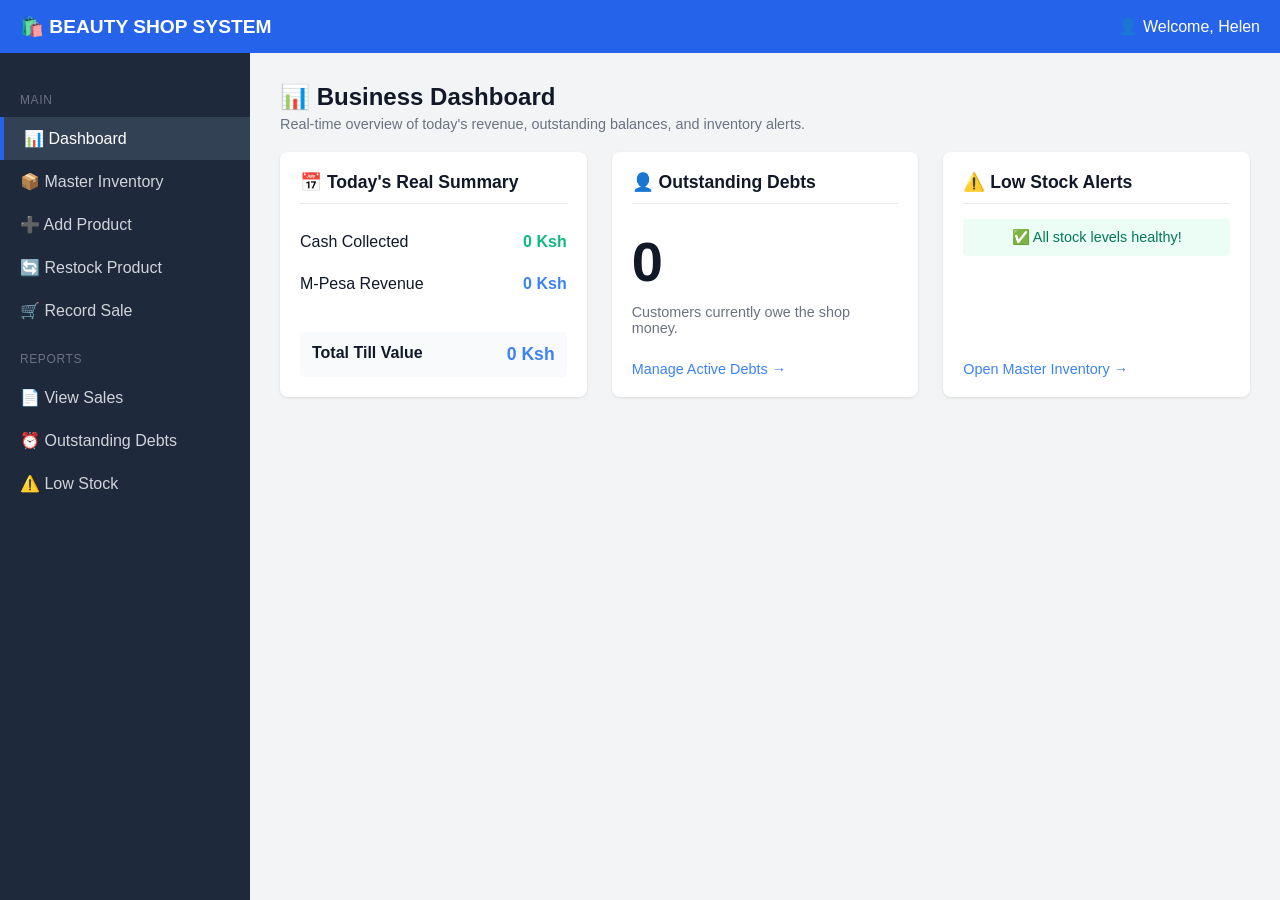
==== dashboard.html @ 5a1556fc "Initial commit" ====
<!DOCTYPE html>
<html lang="en">
<head>
    <meta charset="UTF-8">
    <meta name="viewport" content="width=device-width, initial-scale=1.0">
    <title>Beauty Shop System - Dashboard</title>
    <link rel="stylesheet" href="style.css">
    <style>
        /* Small helper class for empty or healthy alert states */
        .healthy-state {
            color: #047857;
            background-color: #ecfdf5;
            padding: 10px;
            border-radius: 4px;
            text-align: center;
            font-size: 0.9rem;
            font-weight: 500;
        }
        .huge-number {
            font-size: 3.5rem;
            font-weight: bold;
            color: var(--text-dark);
            margin: 10px 0;
        }
    </style>
</head>
<body>

    <header class="topbar">
        <h1>🛍️ BEAUTY SHOP SYSTEM</h1>
        <div>👤 Welcome, Helen</div>
    </header>

    <div class="app-container">
        <aside class="sidebar">
            <div class="sidebar-category">Main</div>
            <a href="dashboard.html" class="active">📊 Dashboard</a>
            <a href="inventory.html">📦 Master Inventory</a>
            <a href="add_product.html">➕ Add Product</a>
            <a href="restock_product.html">🔄 Restock Product</a>
            <a href="index.html">🛒 Record Sale</a>

            <div class="sidebar-category">Reports</div>
            <a href="view_sales.html">📄 View Sales</a>
            <a href="debts.html">⏰ Outstanding Debts</a>
            <a href="low_stock.html">⚠️ Low Stock</a>
        </aside>

        <main class="main-content">
            <div class="header-title">
                <h2>📊 Business Dashboard</h2>
                <p>Real-time overview of today's revenue, outstanding balances, and inventory alerts.</p>
            </div>

            <div class="dashboard-metrics-grid">
                
                <div class="card">
                    <h3>📅 Today's Real Summary</h3>
                    <div style="display: flex; justify-content: space-between; margin-bottom: 10px;">
                        <span>Cash Collected</span>
                        <span style="color: #10b981; font-weight: bold;">0 Ksh</span>
                    </div>
                    <div style="display: flex; justify-content: space-between; margin-bottom: 10px;">
                        <span>M-Pesa Revenue</span>
                        <span style="color: #3b82f6; font-weight: bold;">0 Ksh</span>
                    </div>
                    <div style="display: flex; justify-content: space-between; font-weight: bold; background: #f9fafb; padding: 12px; margin-top: 15px; border-radius: 4px;">
                        <span>Total Till Value</span>
                        <span style="color: #3b82f6; font-size: 1.1rem;">0 Ksh</span>
                    </div>
                </div>

                <div class="card">
                    <h3>👤 Outstanding Debts</h3>
                    <div class="huge-number" id="debtCountDisplay">0</div>
                    <p style="color: #6b7280; font-size: 0.9rem; margin-bottom: 25px;">Customers currently owe the shop money.</p>
                    <a href="debts.html" style="color: #3b82f6; text-decoration: none; font-size: 0.9rem; font-weight: 500;">Manage Active Debts →</a>
                </div>

                <div class="card">
                    <h3>⚠️ Low Stock Alerts</h3>
                    <div id="lowStockContainer" style="display: flex; flex-direction: column; gap: 10px; margin-bottom: 15px;">
                        </div>
                    <a href="low_stock.html" style="display: block; margin-top: auto; color: #3b82f6; text-decoration: none; font-size: 0.9rem; font-weight: 500;">Open Master Inventory →</a>
                </div>

            </div>
        </main>
    </div>

    <script>
function calculateDashboardMetrics() {
    // 1. Calculate Active Debts count
    const activeDebts = JSON.parse(localStorage.getItem('beauty_debts')) || [];
    document.getElementById('debtCountDisplay').textContent = activeDebts.length;

    // 2. Calculate Low Stock Items list
    const inventory = JSON.parse(localStorage.getItem('beauty_inventory')) || [];
    const lowStockContainer = document.getElementById('lowStockContainer');
    const lowStockItems = inventory.filter(product => product.stock <= product.alertLevel);
    
    lowStockContainer.innerHTML = '';
    if (lowStockItems.length === 0) {
        lowStockContainer.innerHTML = `<div class="healthy-state">✅ All stock levels healthy!</div>`;
    } else {
        lowStockItems.forEach(product => {
            const itemRow = document.createElement('div');
            itemRow.style.cssText = "display: flex; justify-content: space-between; align-items: center; padding: 6px 0; border-bottom: 1px dashed #e5e7eb;";
            itemRow.innerHTML = `
                <span>${product.name} <small style="color: #6b7280;">(${product.brand})</small></span>
                <span style="color: #ef4444; font-weight: bold; background-color: #fee2e2; padding: 2px 8px; border-radius: 12px; font-size: 0.85rem;">
                    ${product.stock} left
                </span>
            `;
            lowStockContainer.appendChild(itemRow);
        });
    }

    // 3. DYNAMIC REVENUE CALCULATION ENGINE
    const salesLedger = JSON.parse(localStorage.getItem('beauty_sales')) || [];
    const todayString = new Date().toLocaleDateString();

    let todayCashSum = 0;
    let todayMpesaSum = 0;

    // Filter and aggregate records matching exactly today's operational date string
    salesLedger.forEach(sale => {
        if (sale.date === todayString) {
            // Catch cash, initial debt deposits, and later debt collections
            if (sale.method === 'cash' || sale.method === 'debt-deposit' || sale.method === 'debt-collection') {
                todayCashSum += sale.amount;
            } else if (sale.method === 'mpesa') {
                todayMpesaSum += sale.amount;
            }
        }
    });

    const totalCalculatedDayRevenue = todayCashSum + todayMpesaSum;

    // Direct DOM injection replacement to wipe out hardcoded mock numbers
    const summaryCard = document.querySelector('.dashboard-metrics-grid .card');
    summaryCard.innerHTML = `
        <h3>📅 Today's Real Summary</h3>
        <div style="display: flex; justify-content: space-between; margin-bottom: 10px;">
            <span>Cash Collected</span>
            <span style="color: #10b981; font-weight: bold;">${todayCashSum.toLocaleString()} Ksh</span>
        </div>
        <div style="display: flex; justify-content: space-between; margin-bottom: 10px;">
            <span>M-Pesa Revenue</span>
            <span style="color: #3b82f6; font-weight: bold;">${todayMpesaSum.toLocaleString()} Ksh</span>
        </div>
        <div style="display: flex; justify-content: space-between; font-weight: bold; background: #f9fafb; padding: 12px; margin-top: 15px; border-radius: 4px;">
            <span>Total Till Value</span>
            <span style="color: #3b82f6; font-size: 1.1rem;">${totalCalculatedDayRevenue.toLocaleString()} Ksh</span>
        </div>
    `;
}

// Execute calculation layout mapping on initiation paint cycles
calculateDashboardMetrics();
    </script>
</body>
</html>
---- style.css ----
/* System Fonts & Reset */
:root {
    --primary-blue: #2563eb;
    --sidebar-dark: #1e293b;
    --bg-light: #f3f4f6;
    --text-dark: #111827;
    --text-muted: #6b7280;
    --border-color: #e5e7eb;
    --success-green: #22c55e;
    --warning-red: #ef4444;
}

* {
    box-sizing: border-box;
    margin: 0;
    padding: 0;
    font-family: -apple-system, BlinkMacSystemFont, "Segoe UI", Roboto, Helvetica, Arial, sans-serif;
}

body {
    background-color: var(--bg-light);
    color: var(--text-dark);
    display: flex;
    flex-direction: column;
    height: 100vh;
    overflow: hidden;
}

/* Top Navigation Bar */
.topbar {
    background-color: var(--primary-blue);
    color: white;
    padding: 15px 20px;
    display: flex;
    justify-content: space-between;
    align-items: center;
    z-index: 10;
}

.topbar h1 {
    font-size: 1.2rem;
    font-weight: 600;
}

/* Layout Setup */
.app-container {
    display: flex;
    flex: 1;
    overflow: hidden;
}

/* Sidebar */
.sidebar {
    width: 250px;
    background-color: var(--sidebar-dark);
    color: #9ca3af;
    display: flex;
    flex-direction: column;
    padding: 20px 0;
}

.sidebar-category {
    font-size: 0.75rem;
    text-transform: uppercase;
    letter-spacing: 0.05em;
    margin: 20px 20px 10px;
    color: #6b7280;
}

.sidebar a {
    color: #d1d5db;
    text-decoration: none;
    padding: 12px 20px;
    display: flex;
    align-items: center;
    gap: 10px;
    transition: background 0.2s;
}

.sidebar a:hover, .sidebar a.active {
    background-color: #334155;
    color: white;
    border-left: 4px solid var(--primary-blue);
}

/* Main Content Area */
.main-content {
    flex: 1;
    padding: 30px;
    overflow-y: auto;
}

.header-title {
    margin-bottom: 20px;
}

.header-title h2 {
    font-size: 1.5rem;
    display: flex;
    align-items: center;
    gap: 10px;
}

.header-title p {
    color: var(--text-muted);
    margin-top: 5px;
    font-size: 0.9rem;
}

/* Grid Layout */
/* Replace the old .dashboard-grid block with this: */
.content-container {
    max-width: 900px; /* Keeps the form perfectly sized and readable */
    margin: 0 auto;   /* Centers the workstation layout nicely */
}

/* Cards */
.card {
    background: white;
    border-radius: 8px;
    padding: 20px;
    box-shadow: 0 1px 3px rgba(0,0,0,0.1);
    margin-bottom: 20px;
}

.card h3 {
    font-size: 1.1rem;
    margin-bottom: 15px;
    display: flex;
    align-items: center;
    gap: 8px;
    border-bottom: 1px solid var(--border-color);
    padding-bottom: 10px;
}

/* Form Elements */
.form-grid {
    display: grid;
    grid-template-columns: 1fr 1fr;
    gap: 20px;
}

.form-group {
    display: flex;
    flex-direction: column;
    margin-bottom: 15px;
}

.form-group label {
    font-size: 0.9rem;
    font-weight: 500;
    margin-bottom: 8px;
}

.form-control {
    padding: 10px;
    border: 1px solid var(--border-color);
    border-radius: 6px;
    font-size: 0.95rem;
    background-color: #f9fafb;
}

.form-control:focus {
    outline: none;
    border-color: var(--primary-blue);
    background-color: white;
}

.help-text {
    font-size: 0.8rem;
    color: var(--text-muted);
    margin-top: 5px;
}

/* Payment Buttons */
.payment-methods {
    display: flex;
    gap: 10px;
}

.btn-payment {
    flex: 1;
    padding: 10px;
    border: 1px solid var(--border-color);
    background: #f3f4f6;
    border-radius: 6px;
    cursor: pointer;
    font-weight: 500;
    transition: all 0.2s;
}

.btn-payment.active[data-method="cash"] {
    background-color: var(--success-green);
    color: white;
    border-color: var(--success-green);
}

.btn-payment.active[data-method="mpesa"] {
    background-color: #00A859; /* Safaricom Green */
    color: white;
    border-color: #00A859;
}

.btn-payment.active[data-method="debt"] {
    background-color: #f59e0b;
    color: white;
    border-color: #f59e0b;
}

/* Alerts & Info Boxes */
.info-box {
    background-color: #eff6ff;
    border: 1px solid #bfdbfe;
    border-radius: 6px;
    padding: 15px;
    margin: 20px 0;
    font-size: 0.9rem;
    color: #1e3a8a;
}

/* Action Buttons */
.actions {
    display: flex;
    gap: 15px;
    margin-top: 20px;
}

.btn {
    flex: 1;
    padding: 12px;
    border: none;
    border-radius: 6px;
    font-size: 1rem;
    font-weight: 500;
    cursor: pointer;
}

.btn-secondary {
    background-color: #f3f4f6;
    color: #374151;
}

.btn-primary {
    background-color: var(--primary-blue);
    color: white;
}

/* Tables & Lists */
table {
    width: 100%;
    border-collapse: collapse;
    font-size: 0.9rem;
}

th, td {
    text-align: left;
    padding: 12px 8px;
    border-bottom: 1px solid var(--border-color);
}

th {
    color: var(--text-muted);
    font-weight: 500;
    background-color: #f9fafb;
}

.badge {
    padding: 4px 8px;
    border-radius: 4px;
    font-size: 0.8rem;
    font-weight: 500;
}

.badge-cash { background-color: #dcfce7; color: #166534; }
.badge-debt { background-color: #fef3c7; color: #92400e; }

.right-panel-item {
    display: flex;
    justify-content: space-between;
    padding: 10px 0;
    border-bottom: 1px solid var(--border-color);
    font-size: 0.9rem;
}

.right-panel-item:last-child {
    border-bottom: none;
}

.text-bold { font-weight: 600; }
.text-green { color: var(--success-green); }
.text-blue { color: var(--primary-blue); }
.text-red { color: var(--warning-red); }

.huge-number {
    font-size: 2rem;
    color: #ef4444;
    font-weight: bold;
    margin-bottom: 5px;
}

/* Dashboard Specific Layout Styles */
.dashboard-metrics-grid {
    display: grid;
    grid-template-columns: repeat(auto-fit, minmax(280px, 1fr));
    gap: 25px;
    margin-top: 10px;
}

/* Enhancing card spacing on the dashboard */
.dashboard-metrics-grid .card {
    display: flex;
    flex-direction: column;
    justify-content: space-between;
    min-height: 200px;
    margin-bottom: 0; /* Override bottom margin to let grid spacing manage it */
}
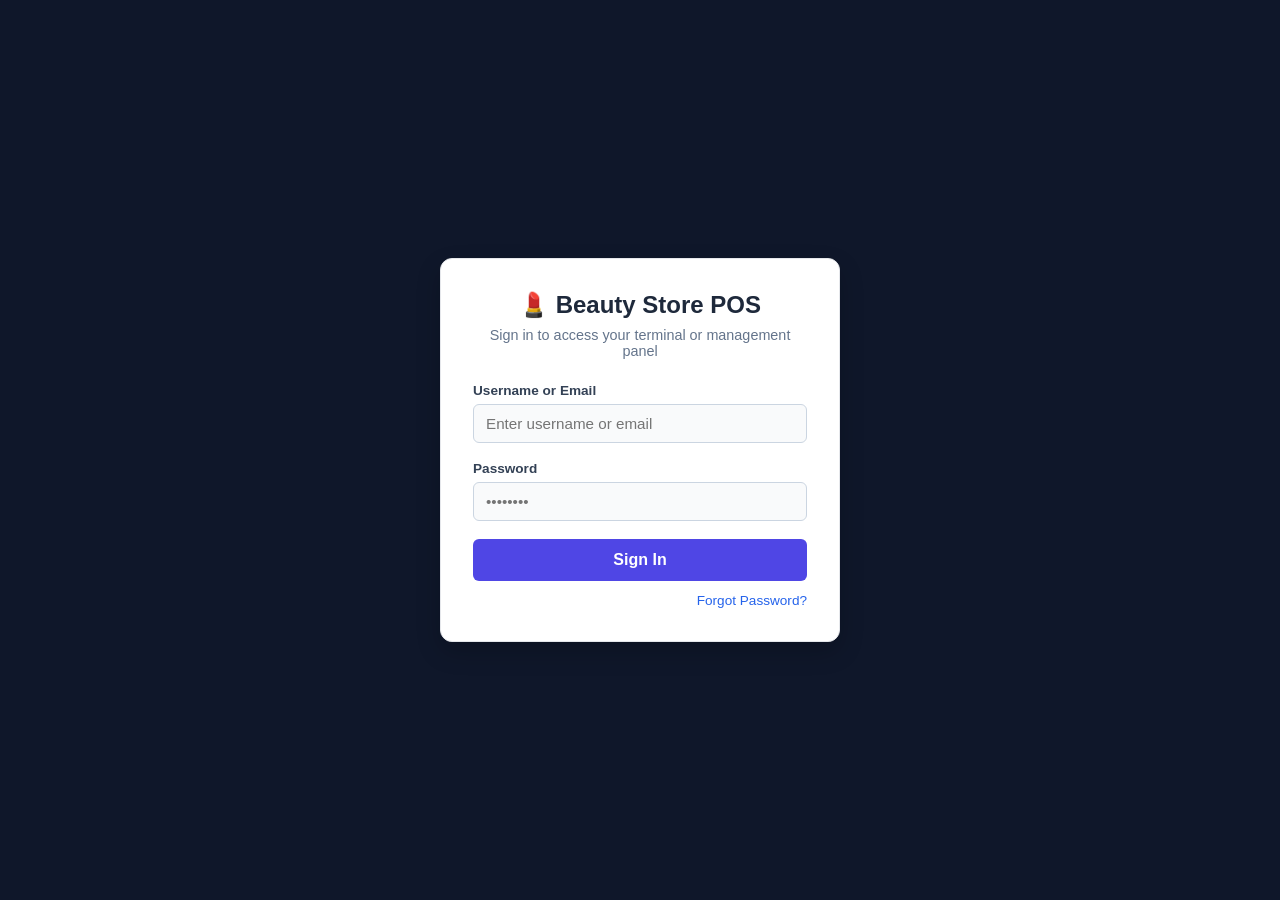
==== commit 2aa3dcc9: "Add password change and reset functionality" ====
--- a/dashboard.html
+++ b/dashboard.html
@@ -5,46 +5,35 @@
     <meta name="viewport" content="width=device-width, initial-scale=1.0">
     <title>Beauty Shop System - Dashboard</title>
     <link rel="stylesheet" href="style.css">
-    <style>
-        /* Small helper class for empty or healthy alert states */
-        .healthy-state {
-            color: #047857;
-            background-color: #ecfdf5;
-            padding: 10px;
-            border-radius: 4px;
-            text-align: center;
-            font-size: 0.9rem;
-            font-weight: 500;
-        }
-        .huge-number {
-            font-size: 3.5rem;
-            font-weight: bold;
-            color: var(--text-dark);
-            margin: 10px 0;
-        }
-    </style>
 </head>
 <body>
 
-    <header class="topbar">
-        <h1>🛍️ BEAUTY SHOP SYSTEM</h1>
-        <div>👤 Welcome, Helen</div>
-    </header>
-
+<header class="topbar">
+    <h1>Beauty Store POS</h1>
+    <div class="user-profile" style="display: flex; align-items: center; gap: 12px;">
+        <span id="nav-user-badge" class="role-badge">Loading...</span>
+        <button type="button" onclick="logoutUser()" class="btn-logout">
+            🚪 Logout
+        </button>
+    </div>
+</header>
     <div class="app-container">
         <aside class="sidebar">
-            <div class="sidebar-category">Main</div>
-            <a href="dashboard.html" class="active">📊 Dashboard</a>
-            <a href="inventory.html">📦 Master Inventory</a>
-            <a href="add_product.html">➕ Add Product</a>
-            <a href="restock_product.html">🔄 Restock Product</a>
-            <a href="index.html">🛒 Record Sale</a>
-
-            <div class="sidebar-category">Reports</div>
-            <a href="view_sales.html">📄 View Sales</a>
-            <a href="debts.html">⏰ Outstanding Debts</a>
-            <a href="low_stock.html">⚠️ Low Stock</a>
-        </aside>
+    <div class="sidebar-category">Main</div>
+    <a href="dashboard.html" class="admin-only">📊 Dashboard</a>
+
+    <a href="record_sale.html">🛒 Record Sale</a>
+    <a href="inventory.html">📦 Master Inventory</a>
+    <a href="add_product.html" class="admin-only">➕ Add Product</a>
+    <a href="restock_product.html" class="admin-only">🔄 Restock Product</a>
+
+    <div class="sidebar-category">Reports</div>
+    <a href="view_sales.html">📄 View Sales</a>
+    <a href="debts.html">⏰ Outstanding Debts</a>
+    <a href="low_stock.html">⚠️ Low Stock</a>
+    <a href="admin/users.html" class="admin-only">👥 User Management</a>
+    <a href="admin/reports.html" class="admin-only">📈 P&L Reports</a>
+</aside>
 
         <main class="main-content">
             <div class="header-title">
@@ -54,110 +43,190 @@
 
             <div class="dashboard-metrics-grid">
                 
-                <div class="card">
+                <!-- 1. TODAY'S REVENUE SUMMARY -->
+                <div class="card" id="summaryCard">
                     <h3>📅 Today's Real Summary</h3>
-                    <div style="display: flex; justify-content: space-between; margin-bottom: 10px;">
+                    <div class="summary-item">
                         <span>Cash Collected</span>
-                        <span style="color: #10b981; font-weight: bold;">0 Ksh</span>
-                    </div>
-                    <div style="display: flex; justify-content: space-between; margin-bottom: 10px;">
+                        <span id="cashDisplay" class="text-cash">0 Ksh</span>
+                    </div>
+                    <div class="summary-item">
                         <span>M-Pesa Revenue</span>
-                        <span style="color: #3b82f6; font-weight: bold;">0 Ksh</span>
-                    </div>
-                    <div style="display: flex; justify-content: space-between; font-weight: bold; background: #f9fafb; padding: 12px; margin-top: 15px; border-radius: 4px;">
+                        <span id="mpesaDisplay" class="text-mpesa">0 Ksh</span>
+                    </div>
+                    <div class="summary-item till-total">
                         <span>Total Till Value</span>
-                        <span style="color: #3b82f6; font-size: 1.1rem;">0 Ksh</span>
+                        <span id="tillDisplay" class="text-till">0 Ksh</span>
                     </div>
                 </div>
 
-                <div class="card">
+                <!-- 2. OUTSTANDING DEBTS CARD -->
+                <div class="card" id="debtsCard">
                     <h3>👤 Outstanding Debts</h3>
-                    <div class="huge-number" id="debtCountDisplay">0</div>
-                    <p style="color: #6b7280; font-size: 0.9rem; margin-bottom: 25px;">Customers currently owe the shop money.</p>
-                    <a href="debts.html" style="color: #3b82f6; text-decoration: none; font-size: 0.9rem; font-weight: 500;">Manage Active Debts →</a>
+                    <div class="huge-number" id="debtCountDisplay">0 Ksh</div>
+                    <p id="debtSubtitle" class="text-muted">(0 active debtor accounts)</p>
+                    <a href="debts.html" class="link-primary">Manage Active Debts →</a>
                 </div>
 
-                <div class="card">
+                <!-- 3. LOW STOCK ALERTS WIDGET -->
+                <div class="card" id="lowStockCard">
                     <h3>⚠️ Low Stock Alerts</h3>
-                    <div id="lowStockContainer" style="display: flex; flex-direction: column; gap: 10px; margin-bottom: 15px;">
-                        </div>
-                    <a href="low_stock.html" style="display: block; margin-top: auto; color: #3b82f6; text-decoration: none; font-size: 0.9rem; font-weight: 500;">Open Master Inventory →</a>
+                    <div id="lowStockContainer" class="low-stock-list">
+                        <div class="empty-state">Checking inventory levels...</div>
+                    </div>
+                    <a href="inventory.html" class="link-primary mt-auto">Open Master Inventory →</a>
                 </div>
 
             </div>
         </main>
     </div>
 
-    <script>
-function calculateDashboardMetrics() {
-    // 1. Calculate Active Debts count
-    const activeDebts = JSON.parse(localStorage.getItem('beauty_debts')) || [];
-    document.getElementById('debtCountDisplay').textContent = activeDebts.length;
-
-    // 2. Calculate Low Stock Items list
-    const inventory = JSON.parse(localStorage.getItem('beauty_inventory')) || [];
-    const lowStockContainer = document.getElementById('lowStockContainer');
-    const lowStockItems = inventory.filter(product => product.stock <= product.alertLevel);
-    
-    lowStockContainer.innerHTML = '';
-    if (lowStockItems.length === 0) {
-        lowStockContainer.innerHTML = `<div class="healthy-state">✅ All stock levels healthy!</div>`;
-    } else {
-        lowStockItems.forEach(product => {
-            const itemRow = document.createElement('div');
-            itemRow.style.cssText = "display: flex; justify-content: space-between; align-items: center; padding: 6px 0; border-bottom: 1px dashed #e5e7eb;";
-            itemRow.innerHTML = `
-                <span>${product.name} <small style="color: #6b7280;">(${product.brand})</small></span>
-                <span style="color: #ef4444; font-weight: bold; background-color: #fee2e2; padding: 2px 8px; border-radius: 12px; font-size: 0.85rem;">
-                    ${product.stock} left
-                </span>
-            `;
-            lowStockContainer.appendChild(itemRow);
-        });
+<script>
+    async function updateDashboard() {
+        try {
+            // Fetch live data from all backend endpoints
+            const [salesRes, debtsRes, productsRes] = await Promise.all([
+                fetch('/api/sales.php').catch(() => null),
+                fetch('/api/debts.php').catch(() => null),
+                fetch('/api/products.php').catch(() => null)
+            ]);
+
+            const salesRaw = salesRes && salesRes.ok ? await salesRes.json() : [];
+            const debtsRaw = debtsRes && debtsRes.ok ? await debtsRes.json() : [];
+            const productsRaw = productsRes && productsRes.ok ? await productsRes.json() : [];
+
+            const getArray = (data) => {
+                if (Array.isArray(data)) return data;
+                if (data && Array.isArray(data.sales)) return data.sales;
+                if (data && Array.isArray(data.debts)) return data.debts;
+                if (data && Array.isArray(data.products)) return data.products;
+                if (data && Array.isArray(data.data)) return data.data;
+                return [];
+            };
+
+            const sales = getArray(salesRaw);
+            const debts = getArray(debtsRaw);
+            const products = getArray(productsRaw);
+
+            // -------------------------------------------------------------
+            // 1. OUTSTANDING DEBTS SUMMARY
+            // -------------------------------------------------------------
+            let totalUnpaidDebtSum = 0;
+            debts.forEach(d => {
+                totalUnpaidDebtSum += parseFloat(d.amount ?? d.total_owed ?? 0);
+            });
+
+            const debtCountEl = document.getElementById('debtCountDisplay');
+            const debtSubtitleEl = document.getElementById('debtSubtitle');
+            if (debtCountEl) {
+                debtCountEl.textContent = `${totalUnpaidDebtSum.toLocaleString()} Ksh`;
+            }
+            if (debtSubtitleEl) {
+                debtSubtitleEl.textContent = `(${debts.length} active debtor account${debts.length === 1 ? '' : 's'})`;
+            }
+
+            // -------------------------------------------------------------
+            // 2. TODAY'S REAL CASH & M-PESA REVENUE
+            // -------------------------------------------------------------
+            let cashToday = 0;
+            let mpesaToday = 0;
+
+            // Format current local date as YYYY-MM-DD
+            const now = new Date();
+            const year = now.getFullYear();
+            const month = String(now.getMonth() + 1).padStart(2, '0');
+            const day = String(now.getDate()).padStart(2, '0');
+            const todayFormatted = `${year}-${month}-${day}`;
+
+            sales.forEach(s => {
+                const rawDate = s.created_at || s.date || s.sale_date || s.created_date || '';
+                const saleDateFormatted = String(rawDate).split('T')[0].split(' ')[0];
+                const isToday = !saleDateFormatted || saleDateFormatted === todayFormatted;
+
+                if (isToday) {
+                    const totalAmount = parseFloat(s.amount || s.price || s.total || 0) || 0;
+
+                    // Stringify full row object to catch 'mpesa' anywhere in row data or description
+                    const saleRecordString = JSON.stringify(s).toLowerCase();
+                    const isMpesa = saleRecordString.includes('mpesa') || saleRecordString.includes('m-pesa');
+
+                    const mainMethod = String(s.method || s.payment_method || '').toLowerCase();
+
+                    if (mainMethod === 'debt' || mainMethod === 'credit') {
+                        // Upfront deposit paid today on a credit purchase
+                        const depositPaid = parseFloat(s.deposit ?? s.paid_amount ?? s.amount_paid ?? 0) || 0;
+                        if (depositPaid > 0) {
+                            if (isMpesa) {
+                                mpesaToday += depositPaid;
+                            } else {
+                                cashToday += depositPaid;
+                            }
+                        }
+                    } else {
+                        // Regular sales and debt collections
+                        if (isMpesa) {
+                            mpesaToday += totalAmount;
+                        } else {
+                            cashToday += totalAmount;
+                        }
+                    }
+                }
+            });
+
+            const cashDisplayEl = document.getElementById('cashDisplay');
+            const mpesaDisplayEl = document.getElementById('mpesaDisplay');
+            const tillDisplayEl = document.getElementById('tillDisplay');
+
+            if (cashDisplayEl) cashDisplayEl.textContent = `${cashToday.toLocaleString()} Ksh`;
+            if (mpesaDisplayEl) mpesaDisplayEl.textContent = `${mpesaToday.toLocaleString()} Ksh`;
+            if (tillDisplayEl) tillDisplayEl.textContent = `${(cashToday + mpesaToday).toLocaleString()} Ksh`;
+
+            // -------------------------------------------------------------
+            // 3. LOW STOCK ALERTS
+            // -------------------------------------------------------------
+            const lowStockContainer = document.getElementById('lowStockContainer');
+            if (lowStockContainer) {
+                lowStockContainer.innerHTML = '';
+
+                if (!products || products.length === 0) {
+                    lowStockContainer.innerHTML = `
+                        <div class="empty-state">
+                            📦 No products in database.<br>
+                            <a href="add_product.html" class="link-primary">+ Add First Product →</a>
+                        </div>
+                    `;
+                } else {
+                    const lowStockItems = products.filter(p => {
+                        const qty = Number(p.stock ?? p.quantity ?? 0);
+                        const alertMin = Number(p.alert_level ?? p.alertLevel ?? 3);
+                        return qty <= alertMin;
+                    });
+
+                    if (lowStockItems.length === 0) {
+                        lowStockContainer.innerHTML = `<div class="healthy-state">✅ All stock levels healthy!</div>`;
+                    } else {
+                        lowStockItems.forEach(item => {
+                            const qty = Number(item.stock ?? item.quantity ?? 0);
+                            const brand = item.brand || item.category || '';
+                            const row = document.createElement('div');
+                            row.className = 'low-stock-item';
+                            row.innerHTML = `
+                                <span>${item.name} ${brand ? `<small class="text-muted">(${brand})</small>` : ''}</span>
+                                <span class="badge-danger">${qty} left</span>
+                            `;
+                            lowStockContainer.appendChild(row);
+                        });
+                    }
+                }
+            }
+
+        } catch (err) {
+            console.error("Dashboard update error:", err);
+        }
     }
 
-    // 3. DYNAMIC REVENUE CALCULATION ENGINE
-    const salesLedger = JSON.parse(localStorage.getItem('beauty_sales')) || [];
-    const todayString = new Date().toLocaleDateString();
-
-    let todayCashSum = 0;
-    let todayMpesaSum = 0;
-
-    // Filter and aggregate records matching exactly today's operational date string
-    salesLedger.forEach(sale => {
-        if (sale.date === todayString) {
-            // Catch cash, initial debt deposits, and later debt collections
-            if (sale.method === 'cash' || sale.method === 'debt-deposit' || sale.method === 'debt-collection') {
-                todayCashSum += sale.amount;
-            } else if (sale.method === 'mpesa') {
-                todayMpesaSum += sale.amount;
-            }
-        }
-    });
-
-    const totalCalculatedDayRevenue = todayCashSum + todayMpesaSum;
-
-    // Direct DOM injection replacement to wipe out hardcoded mock numbers
-    const summaryCard = document.querySelector('.dashboard-metrics-grid .card');
-    summaryCard.innerHTML = `
-        <h3>📅 Today's Real Summary</h3>
-        <div style="display: flex; justify-content: space-between; margin-bottom: 10px;">
-            <span>Cash Collected</span>
-            <span style="color: #10b981; font-weight: bold;">${todayCashSum.toLocaleString()} Ksh</span>
-        </div>
-        <div style="display: flex; justify-content: space-between; margin-bottom: 10px;">
-            <span>M-Pesa Revenue</span>
-            <span style="color: #3b82f6; font-weight: bold;">${todayMpesaSum.toLocaleString()} Ksh</span>
-        </div>
-        <div style="display: flex; justify-content: space-between; font-weight: bold; background: #f9fafb; padding: 12px; margin-top: 15px; border-radius: 4px;">
-            <span>Total Till Value</span>
-            <span style="color: #3b82f6; font-size: 1.1rem;">${totalCalculatedDayRevenue.toLocaleString()} Ksh</span>
-        </div>
-    `;
-}
-
-// Execute calculation layout mapping on initiation paint cycles
-calculateDashboardMetrics();
-    </script>
+    updateDashboard();
+</script>
+<script src="auth_ui.js"></script>
 </body>
 </html>
--- a/style.css
+++ b/style.css
@@ -1,4 +1,6 @@
-/* System Fonts & Reset */
+/* ==========================================================================
+   1. SYSTEM FONTS, VARIABLES & RESET
+   ========================================================================== */
 :root {
     --primary-blue: #2563eb;
     --sidebar-dark: #1e293b;
@@ -6,8 +8,11 @@
     --text-dark: #111827;
     --text-muted: #6b7280;
     --border-color: #e5e7eb;
-    --success-green: #22c55e;
+    --success-green: #10b981;
     --warning-red: #ef4444;
+    --amber-bg: #fffbeb;
+    --amber-border: #fcd34d;
+    --amber-text: #b45309;
 }
 
 * {
@@ -26,7 +31,9 @@
     overflow: hidden;
 }
 
-/* Top Navigation Bar */
+/* ==========================================================================
+   2. APP LAYOUT, TOPBAR & SIDEBAR
+   ========================================================================== */
 .topbar {
     background-color: var(--primary-blue);
     color: white;
@@ -42,14 +49,12 @@
     font-weight: 600;
 }
 
-/* Layout Setup */
 .app-container {
     display: flex;
     flex: 1;
     overflow: hidden;
 }
 
-/* Sidebar */
 .sidebar {
     width: 250px;
     background-color: var(--sidebar-dark);
@@ -74,16 +79,16 @@
     display: flex;
     align-items: center;
     gap: 10px;
-    transition: background 0.2s;
-}
-
-.sidebar a:hover, .sidebar a.active {
+    transition: background 0.2s, color 0.2s;
+}
+
+.sidebar a:hover, 
+.sidebar a.active {
     background-color: #334155;
     color: white;
     border-left: 4px solid var(--primary-blue);
 }
 
-/* Main Content Area */
 .main-content {
     flex: 1;
     padding: 30px;
@@ -107,19 +112,20 @@
     font-size: 0.9rem;
 }
 
-/* Grid Layout */
-/* Replace the old .dashboard-grid block with this: */
 .content-container {
-    max-width: 900px; /* Keeps the form perfectly sized and readable */
-    margin: 0 auto;   /* Centers the workstation layout nicely */
-}
-
-/* Cards */
+    max-width: 1050px;
+    margin: 0 auto;
+}
+
+/* ==========================================================================
+   3. CARDS & GRID LAYOUTS
+   ========================================================================== */
 .card {
     background: white;
     border-radius: 8px;
     padding: 20px;
-    box-shadow: 0 1px 3px rgba(0,0,0,0.1);
+    box-shadow: 0 1px 3px rgba(0,0,0,0.08);
+    border: 1px solid var(--border-color);
     margin-bottom: 20px;
 }
 
@@ -133,7 +139,75 @@
     padding-bottom: 10px;
 }
 
-/* Form Elements */
+.dashboard-metrics-grid {
+    display: grid;
+    grid-template-columns: repeat(auto-fit, minmax(280px, 1fr));
+    gap: 20px;
+    margin-bottom: 25px;
+}
+
+.dashboard-metrics-grid .card {
+    display: flex;
+    flex-direction: column;
+    justify-content: space-between;
+    min-height: 140px;
+    margin-bottom: 0;
+}
+
+/* Metric Card Variants */
+.card-metric-cash {
+    background: #ffffff;
+    border-left: 4px solid #22c55e;
+}
+
+.card-metric-mpesa {
+    background: #ffffff;
+    border-left: 4px solid #2563eb;
+}
+
+.card-metric-revenue {
+    background: #e0f2fe;
+    border-left: 4px solid #0284c7;
+}
+
+.metric-label {
+    font-size: 0.75rem;
+    text-transform: uppercase;
+    font-weight: 700;
+    color: var(--text-muted);
+}
+
+.metric-label-revenue {
+    font-size: 0.75rem;
+    text-transform: uppercase;
+    font-weight: 700;
+    color: #0369a1;
+}
+
+.metric-value-cash {
+    font-size: 1.8rem;
+    font-weight: bold;
+    color: #16a34a;
+    margin-top: 5px;
+}
+
+.metric-value-mpesa {
+    font-size: 1.8rem;
+    font-weight: bold;
+    color: #2563eb;
+    margin-top: 5px;
+}
+
+.metric-value-revenue {
+    font-size: 1.8rem;
+    font-weight: bold;
+    color: #0369a1;
+    margin-top: 5px;
+}
+
+/* ==========================================================================
+   4. FORM ELEMENTS, BUTTONS & FILTERS
+   ========================================================================== */
 .form-grid {
     display: grid;
     grid-template-columns: 1fr 1fr;
@@ -153,11 +227,13 @@
 }
 
 .form-control {
-    padding: 10px;
+    padding: 8px 12px;
     border: 1px solid var(--border-color);
     border-radius: 6px;
-    font-size: 0.95rem;
+    font-size: 0.9rem;
     background-color: #f9fafb;
+    transition: border-color 0.2s, background-color 0.2s;
+    width: 100%;
 }
 
 .form-control:focus {
@@ -172,67 +248,26 @@
     margin-top: 5px;
 }
 
-/* Payment Buttons */
-.payment-methods {
-    display: flex;
-    gap: 10px;
-}
-
-.btn-payment {
-    flex: 1;
-    padding: 10px;
-    border: 1px solid var(--border-color);
-    background: #f3f4f6;
-    border-radius: 6px;
+.btn {
+    padding: 10px 16px;
+    border: none;
+    border-radius: 6px;
+    font-size: 0.9rem;
+    font-weight: 600;
     cursor: pointer;
-    font-weight: 500;
-    transition: all 0.2s;
-}
-
-.btn-payment.active[data-method="cash"] {
-    background-color: var(--success-green);
+    transition: background-color 0.2s, opacity 0.2s;
+    display: inline-flex;
+    align-items: center;
+    justify-content: center;
+}
+
+.btn-primary {
+    background-color: var(--primary-blue);
     color: white;
-    border-color: var(--success-green);
-}
-
-.btn-payment.active[data-method="mpesa"] {
-    background-color: #00A859; /* Safaricom Green */
-    color: white;
-    border-color: #00A859;
-}
-
-.btn-payment.active[data-method="debt"] {
-    background-color: #f59e0b;
-    color: white;
-    border-color: #f59e0b;
-}
-
-/* Alerts & Info Boxes */
-.info-box {
-    background-color: #eff6ff;
-    border: 1px solid #bfdbfe;
-    border-radius: 6px;
-    padding: 15px;
-    margin: 20px 0;
-    font-size: 0.9rem;
-    color: #1e3a8a;
-}
-
-/* Action Buttons */
-.actions {
-    display: flex;
-    gap: 15px;
-    margin-top: 20px;
-}
-
-.btn {
-    flex: 1;
-    padding: 12px;
-    border: none;
-    border-radius: 6px;
-    font-size: 1rem;
-    font-weight: 500;
-    cursor: pointer;
+}
+
+.btn-primary:hover {
+    background-color: #1d4ed8;
 }
 
 .btn-secondary {
@@ -240,12 +275,62 @@
     color: #374151;
 }
 
-.btn-primary {
-    background-color: var(--primary-blue);
-    color: white;
-}
-
-/* Tables & Lists */
+.btn-secondary:hover {
+    background-color: #e5e7eb;
+}
+
+.btn-reset {
+    background-color: #fef2f2;
+    color: #dc2626;
+    border: 1px solid #fca5a5;
+    padding: 8px 12px;
+    border-radius: 6px;
+    font-size: 0.85rem;
+    font-weight: 600;
+    cursor: pointer;
+}
+
+.btn-reset:hover {
+    background-color: #fee2e2;
+}
+
+.actions {
+    display: flex;
+    gap: 15px;
+    margin-top: 20px;
+}
+
+/* Filter Controls */
+.filter-bar {
+    display: flex;
+    justify-content: space-between;
+    align-items: center;
+    gap: 15px;
+    margin-bottom: 15px;
+    flex-wrap: wrap;
+}
+
+.filter-controls {
+    display: flex;
+    gap: 10px;
+    flex: 1;
+}
+
+.input-search {
+    max-width: 320px;
+}
+
+.select-channel {
+    max-width: 200px;
+}
+
+/* ==========================================================================
+   5. TABLES & GENERAL DATA DISPLAY
+   ========================================================================== */
+.table-card {
+    overflow-x: auto;
+}
+
 table {
     width: 100%;
     border-collapse: collapse;
@@ -254,63 +339,524 @@
 
 th, td {
     text-align: left;
-    padding: 12px 8px;
+    padding: 12px 10px;
     border-bottom: 1px solid var(--border-color);
+    vertical-align: middle;
 }
 
 th {
     color: var(--text-muted);
+    font-weight: 600;
+    background-color: #f9fafb;
+}
+
+.empty-cell, 
+.cell-loading {
+    text-align: center;
+    padding: 25px 10px;
+    color: var(--text-muted);
+}
+
+.error-cell, 
+.cell-error {
+    text-align: center;
+    padding: 20px;
+    color: var(--warning-red);
+    background-color: #fef2f2;
+}
+
+.cell-date {
+    color: var(--text-muted);
+    font-size: 0.85rem;
+}
+
+.cell-desc {
+    font-weight: 600;
+    color: var(--text-dark);
+}
+
+.cell-amount {
+    text-align: right;
+    font-weight: 600;
+}
+
+.amount-unpaid {
+    color: #dc2626;
+    font-weight: 600;
+}
+
+.amount-unpaid-sub {
+    font-weight: normal;
+    color: #991b1b;
+}
+
+.amount-repayment {
+    color: #16a34a;
+    font-weight: bold;
+}
+
+/* ==========================================================================
+   6. DASHBOARD SPECIFIC COMPONENTS
+   ========================================================================== */
+.summary-item {
+    display: flex;
+    justify-content: space-between;
+    align-items: center;
+    padding: 10px 0;
+    border-bottom: 1px solid #f1f5f9;
+    font-size: 0.95rem;
+}
+
+.summary-item.till-total {
+    background: #f8fafc;
+    padding: 12px;
+    margin-top: 15px;
+    border-radius: 6px;
+    border: 1px solid #e2e8f0;
+    font-weight: 600;
+}
+
+.text-cash {
+    color: var(--success-green);
+    font-weight: 700;
+}
+
+.text-mpesa {
+    color: var(--primary-blue);
+    font-weight: 700;
+}
+
+.text-till {
+    color: #1e40af;
+    font-weight: 700;
+    font-size: 1.1rem;
+}
+
+.huge-number {
+    font-size: 2.2rem;
+    font-weight: 700;
+    color: var(--amber-text);
+    margin: 10px 0 5px 0;
+}
+
+.low-stock-list {
+    display: flex;
+    flex-direction: column;
+    gap: 10px;
+    margin: 15px 0;
+}
+
+.low-stock-item {
+    display: flex;
+    justify-content: space-between;
+    align-items: center;
+    padding: 8px 0;
+    border-bottom: 1px dashed #e2e8f0;
+}
+
+.healthy-state {
+    color: #047857;
+    background-color: #ecfdf5;
+    padding: 12px;
+    border-radius: 6px;
+    text-align: center;
+    font-size: 0.9rem;
     font-weight: 500;
-    background-color: #f9fafb;
-}
-
-.badge {
+    border: 1px solid #a7f3d0;
+}
+
+.empty-state {
+    color: var(--text-muted);
+    font-size: 0.9rem;
+    padding: 12px 0;
+    text-align: center;
+}
+
+.link-primary {
+    color: var(--primary-blue);
+    text-decoration: none;
+    font-size: 0.9rem;
+    font-weight: 600;
+    display: inline-block;
+}
+
+.link-primary:hover {
+    text-decoration: underline;
+}
+
+/* ==========================================================================
+   7. OUTSTANDING DEBTS LEDGER SPECIFIC COMPONENTS
+   ========================================================================== */
+.debt-summary-card {
+    background: linear-gradient(135deg, var(--amber-bg), #fef3c7);
+    border: 1px solid var(--amber-border);
+}
+
+.debt-summary-card h3 {
+    color: #92400e;
+    border-bottom: 1px solid #fde68a;
+}
+
+.debt-total-amount {
+    font-size: 2.2rem;
+    font-weight: 700;
+    color: var(--amber-text);
+    margin-top: 8px;
+}
+
+.debts-table th.action-column {
+    min-width: 280px;
+}
+
+.customer-name {
+    font-weight: 600;
+    color: var(--text-dark);
+}
+
+.customer-phone {
+    font-size: 0.85rem;
+    color: var(--text-muted);
+}
+
+.product-tag {
+    font-size: 0.85rem;
+    background: #f3f4f6;
     padding: 4px 8px;
     border-radius: 4px;
-    font-size: 0.8rem;
+    color: #374151;
+    display: inline-block;
+}
+
+.text-danger-bold {
+    color: var(--warning-red);
+    font-weight: 700;
+    font-size: 1.05rem;
+}
+
+.text-success {
+    color: var(--success-green);
+    font-weight: 600;
+}
+
+/* Table inline action layout controls */
+.table-actions {
+    display: flex;
+    align-items: center;
+    gap: 6px;
+    white-space: nowrap;
+}
+
+.pay-input {
+    width: 80px;
+    padding: 6px 8px;
+    margin: 0;
+    font-size: 0.85rem;
+}
+
+.pay-method-select {
+    width: 105px;
+    padding: 6px 8px;
+    margin: 0;
+    font-size: 0.85rem;
+    font-weight: 600;
+}
+
+.btn-pay {
+    padding: 6px 12px;
+    font-size: 0.85rem;
+    white-space: nowrap;
+}
+
+.btn-clear-all {
+    padding: 6px 12px;
+    font-size: 0.85rem;
+    background-color: var(--success-green);
+    color: white;
+    border: none;
+    border-radius: 6px;
+    cursor: pointer;
+    font-weight: 600;
+    white-space: nowrap;
+    transition: background-color 0.2s;
+}
+
+.btn-clear-all:hover {
+    background-color: #059669;
+}
+
+/* ==========================================================================
+   8. BADGES & UTILITY CLASSES
+   ========================================================================== */
+.badge {
+    padding: 4px 10px;
+    border-radius: 12px;
+    font-size: 0.75rem;
+    font-weight: 700;
+    display: inline-block;
+    letter-spacing: 0.5px;
+}
+
+.badge-danger {
+    color: var(--warning-red);
+    background: #fee2e2;
+}
+
+.badge-credit {
+    background-color: #fef2f2;
+    color: #dc2626;
+    border: 1px solid #fca5a5;
+}
+
+.badge-repayment {
+    background-color: #f0fdf4;
+    color: #16a34a;
+    border: 1px solid #86efac;
+}
+
+.badge-cash {
+    background-color: #f0fdf4;
+    color: #15803d;
+    border: 1px solid #bbf7d0;
+}
+
+.badge-mpesa {
+    background-color: #eff6ff;
+    color: var(--primary-blue);
+    border: 1px solid #bfdbfe;
+}
+
+.badge-debt {
+    background-color: #fef3c7;
+    color: #92400e;
+    border: 1px solid #fde68a;
+}
+
+/* Typography & Layout Utilities */
+.text-bold { font-weight: 600; }
+.text-muted { color: var(--text-muted); }
+.text-right { text-align: right; }
+.text-center { text-align: center; }
+.mt-auto { margin-top: auto; }
+
+/* ==========================================================================
+   9. PAYMENT METHOD SELECTOR TOGGLES (record_sale.html)
+   ========================================================================== */
+.payment-selector,
+.payment-methods {
+    display: flex;
+    gap: 8px;
+    width: 100%;
+    margin-top: 6px;
+}
+
+.payment-btn,
+.btn-payment {
+    flex: 1;
+    padding: 10px 12px;
+    border: 1px solid var(--border-color);
+    background-color: #f9fafb;
+    color: var(--text-dark);
+    border-radius: 6px;
+    font-size: 0.88rem;
+    font-weight: 600;
+    cursor: pointer;
+    transition: all 0.2s ease;
+    text-align: center;
+    outline: none;
+}
+
+.payment-btn:hover,
+.btn-payment:hover {
+    background-color: #f3f4f6;
+    border-color: #cbd5e1;
+}
+
+/* Base Active State */
+.payment-btn.active,
+.btn-payment.active {
+    background-color: #eff6ff;
+    color: var(--primary-blue);
+    border-color: var(--primary-blue);
+    box-shadow: 0 0 0 1px var(--primary-blue);
+}
+
+/* Color distinction by channel for active states */
+.payment-btn.active[data-method="cash"],
+.btn-payment.active[data-method="cash"],
+.payment-btn[data-method="cash"].active,
+.btn-payment[data-method="cash"].active {
+    background-color: #f0fdf4;
+    color: #15803d;
+    border-color: #22c55e;
+    box-shadow: 0 0 0 1px #22c55e;
+}
+
+.payment-btn.active[data-method="mpesa"],
+.btn-payment.active[data-method="mpesa"],
+.payment-btn[data-method="mpesa"].active,
+.btn-payment[data-method="mpesa"].active {
+    background-color: #eff6ff;
+    color: #2563eb;
+    border-color: #2563eb;
+    box-shadow: 0 0 0 1px #2563eb;
+}
+
+.payment-btn.active[data-method="debt"],
+.btn-payment.active[data-method="debt"],
+.payment-btn[data-method="debt"].active,
+.btn-payment[data-method="debt"].active {
+    background-color: #fef3c7;
+    color: #b45309;
+    border-color: #f59e0b;
+    box-shadow: 0 0 0 1px #f59e0b;
+}
+
+/* ==========================================================================
+   10. RESPONSIVE BREAKPOINTS
+   ========================================================================== */
+@media (max-width: 768px) {
+    body {
+        height: auto;
+        overflow: auto;
+    }
+
+    .app-container {
+        flex-direction: column;
+    }
+
+    .sidebar {
+        width: 100%;
+        padding: 10px 0;
+    }
+
+    .form-grid {
+        grid-template-columns: 1fr;
+    }
+
+    .filter-bar {
+        flex-direction: column;
+        align-items: stretch;
+    }
+
+    .filter-controls {
+        flex-direction: column;
+    }
+
+    .input-search,
+    .select-channel {
+        max-width: 100%;
+    }
+
+    .payment-selector,
+    .payment-methods {
+        flex-direction: column;
+    }
+}
+
+
+/* Style for switching between Admin and POS modes */
+.btn-switch-admin {
+    background-color: #4f46e5;
+    color: #ffffff;
+    padding: 6px 14px;
+    border-radius: 6px;
+    text-decoration: none;
+    font-size: 0.85rem;
+    font-weight: 600;
+    margin-left: 10px;
+    transition: background-color 0.2s ease;
+}
+
+.btn-switch-admin:hover {
+    background-color: #4338ca;
+}
+
+/* ==========================================================================
+   11. AUTHENTICATION & PASSWORD SCREENS (login.html & password.html)
+   ========================================================================== */
+
+body.login-body {
+    background-color: var(--bg-light);
+    display: flex;
+    justify-content: center;
+    align-items: center;
+    height: 100vh;
+    margin: 0;
+}
+
+.login-card {
+    background: #ffffff;
+    padding: 2.5rem;
+    border-radius: 12px;
+    box-shadow: 0 10px 25px -5px rgba(0, 0, 0, 0.08), 0 8px 10px -6px rgba(0, 0, 0, 0.04);
+    width: 100%;
+    max-width: 420px;
+    border: 1px solid var(--border-color);
+}
+
+.login-header {
+    text-align: center;
+    margin-bottom: 1.5rem;
+}
+
+.login-header h2 {
+    font-size: 1.4rem;
+    color: var(--text-dark);
+    margin-bottom: 0.5rem;
+}
+
+.login-header p {
+    color: var(--text-muted);
+    font-size: 0.875rem;
+}
+
+.btn-block {
+    width: 100%;
+    padding: 12px;
+    font-size: 0.95rem;
+    margin-top: 10px;
+}
+
+.role-badge {
+    background-color: rgba(255, 255, 255, 0.2);
+    padding: 4px 10px;
+    border-radius: 4px;
+    font-size: 0.85rem;
+    font-weight: 600;
+}
+
+.btn-logout {
+    background-color: var(--warning-red);
+    color: white;
+    border: none;
+    padding: 6px 12px;
+    border-radius: 6px;
+    font-size: 0.85rem;
+    font-weight: 600;
+    cursor: pointer;
+    transition: background-color 0.2s;
+}
+
+.btn-logout:hover {
+    background-color: #dc2626;
+}
+
+.alert-message {
+    padding: 10px 14px;
+    border-radius: 6px;
+    font-size: 0.85rem;
+    margin-bottom: 15px;
     font-weight: 500;
 }
 
-.badge-cash { background-color: #dcfce7; color: #166534; }
-.badge-debt { background-color: #fef3c7; color: #92400e; }
-
-.right-panel-item {
-    display: flex;
-    justify-content: space-between;
-    padding: 10px 0;
-    border-bottom: 1px solid var(--border-color);
-    font-size: 0.9rem;
-}
-
-.right-panel-item:last-child {
-    border-bottom: none;
-}
-
-.text-bold { font-weight: 600; }
-.text-green { color: var(--success-green); }
-.text-blue { color: var(--primary-blue); }
-.text-red { color: var(--warning-red); }
-
-.huge-number {
-    font-size: 2rem;
-    color: #ef4444;
-    font-weight: bold;
-    margin-bottom: 5px;
-}
-
-/* Dashboard Specific Layout Styles */
-.dashboard-metrics-grid {
-    display: grid;
-    grid-template-columns: repeat(auto-fit, minmax(280px, 1fr));
-    gap: 25px;
-    margin-top: 10px;
-}
-
-/* Enhancing card spacing on the dashboard */
-.dashboard-metrics-grid .card {
-    display: flex;
-    flex-direction: column;
-    justify-content: space-between;
-    min-height: 200px;
-    margin-bottom: 0; /* Override bottom margin to let grid spacing manage it */
+.alert-danger {
+    background-color: #fee2e2;
+    color: #991b1b;
+    border: 1px solid #fecaca;
+}
+
+.alert-success {
+    background-color: #dcfce7;
+    color: #166534;
+    border: 1px solid #bbf7d0;
 }
